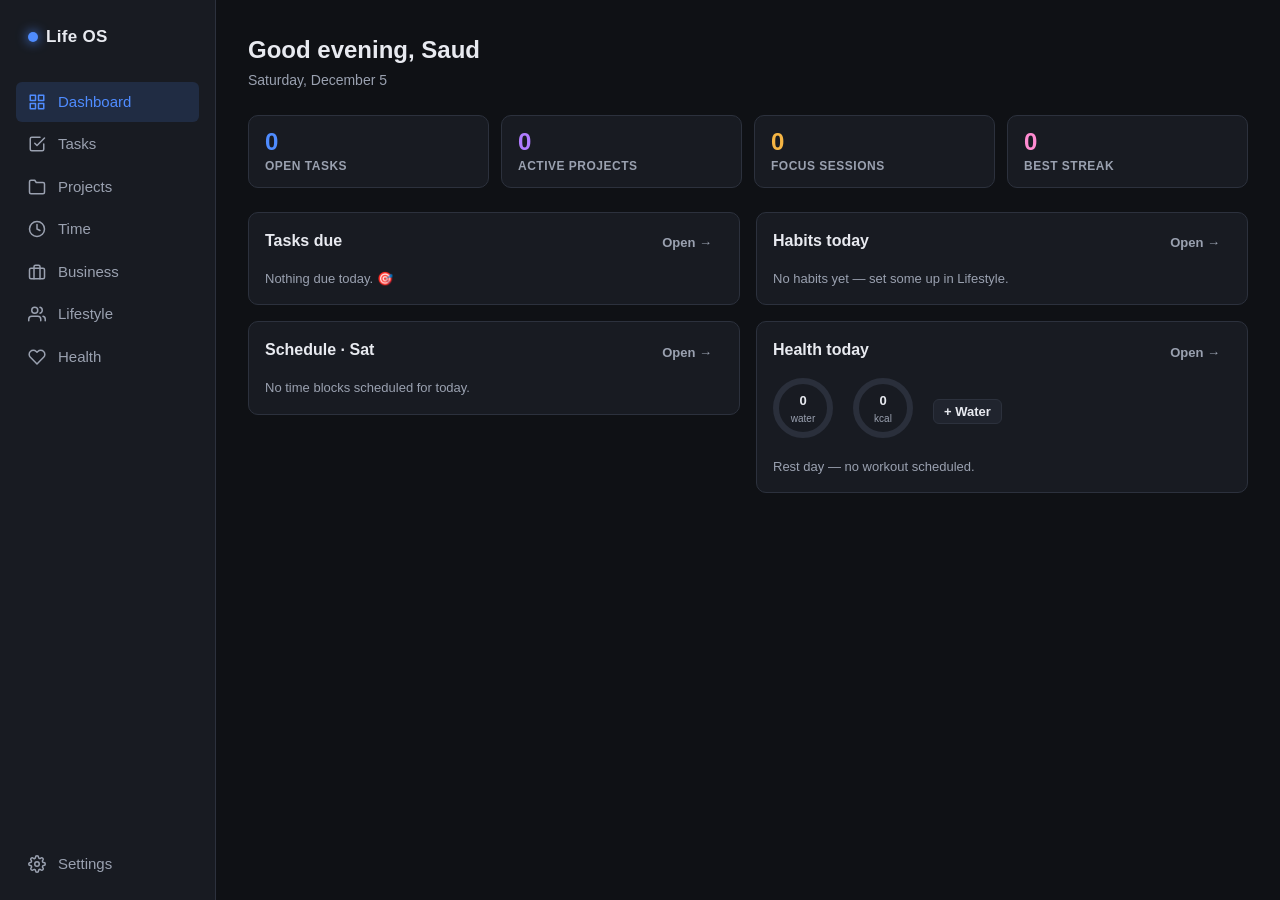
==== index.html @ 7c7c3cbb "Build Life OS: personal management web app Zero-build static site (vanilla JS ES modules, no depende" ====
<!DOCTYPE html>
<html lang="en">
<head>
  <meta charset="UTF-8">
  <meta name="viewport" content="width=device-width, initial-scale=1.0">
  <meta name="color-scheme" content="dark">
  <title>Saud — Life OS</title>
  <link rel="icon" href="data:image/svg+xml,%3Csvg xmlns='http://www.w3.org/2000/svg' viewBox='0 0 24 24' fill='%234f8cff'%3E%3Ccircle cx='12' cy='12' r='10'/%3E%3C/svg%3E">
  <link rel="stylesheet" href="./css/theme.css">
  <link rel="stylesheet" href="./css/main.css">
  <link rel="stylesheet" href="./css/components.css">
</head>
<body>
  <nav id="sidebar" aria-label="Main navigation">
    <div class="brand">
      <span class="brand-dot"></span>
      <span class="brand-name">Life OS</span>
    </div>
    <div class="nav-links">
      <a href="#/" data-route="/" title="Dashboard">
        <svg viewBox="0 0 24 24" fill="none" stroke="currentColor" stroke-width="2" stroke-linecap="round" stroke-linejoin="round"><rect x="3" y="3" width="7" height="7"/><rect x="14" y="3" width="7" height="7"/><rect x="14" y="14" width="7" height="7"/><rect x="3" y="14" width="7" height="7"/></svg>
        <span>Dashboard</span>
      </a>
      <a href="#/tasks" data-route="/tasks" title="Tasks">
        <svg viewBox="0 0 24 24" fill="none" stroke="currentColor" stroke-width="2" stroke-linecap="round" stroke-linejoin="round"><polyline points="9 11 12 14 22 4"/><path d="M21 12v7a2 2 0 0 1-2 2H5a2 2 0 0 1-2-2V5a2 2 0 0 1 2-2h11"/></svg>
        <span>Tasks</span>
      </a>
      <a href="#/projects" data-route="/projects" title="Projects">
        <svg viewBox="0 0 24 24" fill="none" stroke="currentColor" stroke-width="2" stroke-linecap="round" stroke-linejoin="round"><path d="M22 19a2 2 0 0 1-2 2H4a2 2 0 0 1-2-2V5a2 2 0 0 1 2-2h5l2 3h9a2 2 0 0 1 2 2z"/></svg>
        <span>Projects</span>
      </a>
      <a href="#/time" data-route="/time" title="Time">
        <svg viewBox="0 0 24 24" fill="none" stroke="currentColor" stroke-width="2" stroke-linecap="round" stroke-linejoin="round"><circle cx="12" cy="12" r="10"/><polyline points="12 6 12 12 16 14"/></svg>
        <span>Time</span>
      </a>
      <a href="#/business" data-route="/business" title="Business">
        <svg viewBox="0 0 24 24" fill="none" stroke="currentColor" stroke-width="2" stroke-linecap="round" stroke-linejoin="round"><rect x="2" y="7" width="20" height="14" rx="2"/><path d="M16 21V5a2 2 0 0 0-2-2h-4a2 2 0 0 0-2 2v16"/></svg>
        <span>Business</span>
      </a>
      <a href="#/lifestyle" data-route="/lifestyle" title="Lifestyle">
        <svg viewBox="0 0 24 24" fill="none" stroke="currentColor" stroke-width="2" stroke-linecap="round" stroke-linejoin="round"><path d="M17 21v-2a4 4 0 0 0-4-4H5a4 4 0 0 0-4 4v2"/><circle cx="9" cy="7" r="4"/><path d="M23 21v-2a4 4 0 0 0-3-3.87"/><path d="M16 3.13a4 4 0 0 1 0 7.75"/></svg>
        <span>Lifestyle</span>
      </a>
      <a href="#/health" data-route="/health" title="Health">
        <svg viewBox="0 0 24 24" fill="none" stroke="currentColor" stroke-width="2" stroke-linecap="round" stroke-linejoin="round"><path d="M20.84 4.61a5.5 5.5 0 0 0-7.78 0L12 5.67l-1.06-1.06a5.5 5.5 0 0 0-7.78 7.78l1.06 1.06L12 21.23l7.78-7.78 1.06-1.06a5.5 5.5 0 0 0 0-7.78z"/></svg>
        <span>Health</span>
      </a>
    </div>
    <div class="nav-footer">
      <a href="#/settings" data-route="/settings" title="Settings">
        <svg viewBox="0 0 24 24" fill="none" stroke="currentColor" stroke-width="2" stroke-linecap="round" stroke-linejoin="round"><circle cx="12" cy="12" r="3"/><path d="M19.4 15a1.65 1.65 0 0 0 .33 1.82l.06.06a2 2 0 0 1 0 2.83 2 2 0 0 1-2.83 0l-.06-.06a1.65 1.65 0 0 0-1.82-.33 1.65 1.65 0 0 0-1 1.51V21a2 2 0 0 1-2 2 2 2 0 0 1-2-2v-.09A1.65 1.65 0 0 0 9 19.4a1.65 1.65 0 0 0-1.82.33l-.06.06a2 2 0 0 1-2.83 0 2 2 0 0 1 0-2.83l.06-.06a1.65 1.65 0 0 0 .33-1.82 1.65 1.65 0 0 0-1.51-1H3a2 2 0 0 1-2-2 2 2 0 0 1 2-2h.09A1.65 1.65 0 0 0 4.6 9a1.65 1.65 0 0 0-.33-1.82l-.06-.06a2 2 0 0 1 0-2.83 2 2 0 0 1 2.83 0l.06.06a1.65 1.65 0 0 0 1.82.33H9a1.65 1.65 0 0 0 1-1.51V3a2 2 0 0 1 2-2 2 2 0 0 1 2 2v.09a1.65 1.65 0 0 0 1 1.51 1.65 1.65 0 0 0 1.82-.33l.06-.06a2 2 0 0 1 2.83 0 2 2 0 0 1 0 2.83l-.06.06a1.65 1.65 0 0 0-.33 1.82V9a1.65 1.65 0 0 0 1.51 1H21a2 2 0 0 1 2 2 2 2 0 0 1-2 2h-.09a1.65 1.65 0 0 0-1.51 1z"/></svg>
        <span>Settings</span>
      </a>
    </div>
  </nav>
  <main id="outlet"></main>
  <script type="module" src="./js/app.js"></script>
</body>
</html>
---- css/theme.css ----
:root {
  /* Palette */
  --bg: #0f1115;
  --surface: #181b22;
  --surface-2: #20242e;
  --surface-3: #2a2f3b;
  --border: #2c313d;
  --text: #e8eaf0;
  --text-dim: #9aa1b0;
  --text-faint: #6b7280;

  --accent: #4f8cff;
  --accent-soft: rgba(79, 140, 255, 0.15);
  --danger: #ef5b6e;
  --danger-soft: rgba(239, 91, 110, 0.15);
  --success: #3ecf8e;
  --success-soft: rgba(62, 207, 142, 0.15);
  --warning: #f5b544;
  --warning-soft: rgba(245, 181, 68, 0.15);

  /* Per-module accents */
  --c-tasks: #4f8cff;
  --c-projects: #b07cff;
  --c-time: #f5b544;
  --c-business: #3ecf8e;
  --c-lifestyle: #ff8bd1;
  --c-health: #ef5b6e;

  /* Time-block categories */
  --cat-work: #4f8cff;
  --cat-business: #3ecf8e;
  --cat-health: #ef5b6e;
  --cat-social: #ff8bd1;
  --cat-personal: #f5b544;

  /* Spacing scale */
  --s1: 4px;
  --s2: 8px;
  --s3: 12px;
  --s4: 16px;
  --s5: 24px;
  --s6: 32px;

  --radius: 10px;
  --radius-sm: 6px;
  --shadow: 0 4px 24px rgba(0, 0, 0, 0.4);
  --font: -apple-system, BlinkMacSystemFont, "Segoe UI", Roboto, "Helvetica Neue", Arial, sans-serif;
}
---- css/main.css ----
* { box-sizing: border-box; margin: 0; padding: 0; }

html, body {
  height: 100%;
  background: var(--bg);
  color: var(--text);
  font-family: var(--font);
  font-size: 15px;
  line-height: 1.5;
}

body { display: flex; }

button, input, select, textarea { font-family: inherit; font-size: inherit; color: inherit; }
a { color: inherit; text-decoration: none; }
svg { display: block; }

/* ---------- Sidebar ---------- */
#sidebar {
  width: 216px;
  flex-shrink: 0;
  display: flex;
  flex-direction: column;
  background: var(--surface);
  border-right: 1px solid var(--border);
  padding: var(--s4);
  position: sticky;
  top: 0;
  height: 100vh;
}

.brand {
  display: flex;
  align-items: center;
  gap: var(--s2);
  padding: var(--s2) var(--s3);
  margin-bottom: var(--s5);
  font-weight: 700;
  font-size: 17px;
  letter-spacing: 0.3px;
}

.brand-dot {
  width: 10px;
  height: 10px;
  border-radius: 50%;
  background: var(--accent);
  box-shadow: 0 0 12px var(--accent);
}

.nav-links { display: flex; flex-direction: column; gap: 2px; flex: 1; }
.nav-footer { margin-top: auto; }

#sidebar a {
  display: flex;
  align-items: center;
  gap: var(--s3);
  padding: 9px var(--s3);
  border-radius: var(--radius-sm);
  color: var(--text-dim);
  font-weight: 500;
  transition: background 0.15s, color 0.15s;
}

#sidebar a svg { width: 18px; height: 18px; flex-shrink: 0; }
#sidebar a:hover { background: var(--surface-2); color: var(--text); }
#sidebar a.active { background: var(--accent-soft); color: var(--accent); }

/* ---------- Main outlet ---------- */
#outlet {
  flex: 1;
  min-width: 0;
  padding: var(--s6);
  overflow-y: auto;
  height: 100vh;
}

.page { max-width: 1080px; margin: 0 auto; }

.page-header {
  display: flex;
  align-items: center;
  justify-content: space-between;
  gap: var(--s4);
  margin-bottom: var(--s5);
  flex-wrap: wrap;
}

.page-header h1 { font-size: 24px; font-weight: 700; }
.page-header .subtitle { color: var(--text-dim); font-size: 14px; margin-top: 2px; }

.section { margin-bottom: var(--s5); }
.section-title {
  font-size: 13px;
  font-weight: 600;
  text-transform: uppercase;
  letter-spacing: 0.8px;
  color: var(--text-dim);
  margin-bottom: var(--s3);
  display: flex;
  align-items: center;
  justify-content: space-between;
}

/* ---------- Mobile ---------- */
@media (max-width: 720px) {
  body { flex-direction: column-reverse; }

  #sidebar {
    width: 100%;
    height: auto;
    flex-direction: row;
    align-items: center;
    padding: var(--s1) var(--s2);
    border-right: none;
    border-top: 1px solid var(--border);
    position: fixed;
    top: auto;
    bottom: 0;
    left: 0;
    z-index: 50;
  }

  .brand { display: none; }
  .nav-links { flex-direction: row; flex: 1; justify-content: space-around; gap: 0; }
  .nav-footer { margin: 0; }

  #sidebar a {
    flex-direction: column;
    gap: 2px;
    padding: 6px 4px;
    font-size: 9.5px;
  }

  #sidebar a svg { width: 20px; height: 20px; }

  #outlet {
    height: auto;
    min-height: 100vh;
    padding: var(--s4) var(--s3) 88px;
  }
}
---- css/components.css ----
/* ---------- Buttons ---------- */
.btn {
  display: inline-flex;
  align-items: center;
  justify-content: center;
  gap: var(--s2);
  padding: 8px 14px;
  border-radius: var(--radius-sm);
  border: 1px solid var(--border);
  background: var(--surface-2);
  color: var(--text);
  font-weight: 600;
  font-size: 14px;
  cursor: pointer;
  transition: background 0.15s, border-color 0.15s, opacity 0.15s;
  white-space: nowrap;
}

.btn:hover { background: var(--surface-3); }
.btn:disabled { opacity: 0.5; cursor: not-allowed; }

.btn-primary { background: var(--accent); border-color: var(--accent); color: #fff; }
.btn-primary:hover { background: #3d7bf0; }
.btn-danger { background: transparent; border-color: var(--danger); color: var(--danger); }
.btn-danger:hover { background: var(--danger-soft); }
.btn-ghost { background: transparent; border-color: transparent; color: var(--text-dim); }
.btn-ghost:hover { background: var(--surface-2); color: var(--text); }
.btn-sm { padding: 4px 10px; font-size: 13px; }
.btn-icon { padding: 6px; border-radius: var(--radius-sm); line-height: 0; }
.btn-icon svg { width: 16px; height: 16px; }

/* ---------- Inputs ---------- */
.field { display: flex; flex-direction: column; gap: 5px; margin-bottom: var(--s4); }
.field label { font-size: 13px; font-weight: 600; color: var(--text-dim); }

.input, select.input, textarea.input {
  width: 100%;
  padding: 9px 12px;
  border-radius: var(--radius-sm);
  border: 1px solid var(--border);
  background: var(--bg);
  color: var(--text);
  outline: none;
  transition: border-color 0.15s;
}

.input:focus { border-color: var(--accent); }
textarea.input { resize: vertical; min-height: 72px; }
select.input { appearance: none; cursor: pointer; }

input[type="date"].input::-webkit-calendar-picker-indicator,
input[type="time"].input::-webkit-calendar-picker-indicator { filter: invert(0.7); cursor: pointer; }

.form-row { display: grid; grid-template-columns: 1fr 1fr; gap: var(--s3); }

/* ---------- Cards ---------- */
.card {
  background: var(--surface);
  border: 1px solid var(--border);
  border-radius: var(--radius);
  padding: var(--s4);
}

.card-grid {
  display: grid;
  grid-template-columns: repeat(auto-fill, minmax(280px, 1fr));
  gap: var(--s4);
}

.card.clickable { cursor: pointer; transition: border-color 0.15s, transform 0.1s; }
.card.clickable:hover { border-color: var(--text-faint); }

.card-title { font-weight: 700; font-size: 16px; margin-bottom: var(--s1); }
.card-sub { color: var(--text-dim); font-size: 13px; }

/* ---------- List items ---------- */
.list { display: flex; flex-direction: column; gap: var(--s2); }

.list-item {
  display: flex;
  align-items: center;
  gap: var(--s3);
  background: var(--surface);
  border: 1px solid var(--border);
  border-radius: var(--radius);
  padding: var(--s3) var(--s4);
}

.list-item .li-main { flex: 1; min-width: 0; }
.list-item .li-title { font-weight: 600; overflow: hidden; text-overflow: ellipsis; }
.list-item .li-title.done { text-decoration: line-through; color: var(--text-faint); }
.list-item .li-meta { display: flex; align-items: center; gap: var(--s2); flex-wrap: wrap; font-size: 12.5px; color: var(--text-dim); margin-top: 2px; }
.list-item .li-actions { display: flex; gap: var(--s1); flex-shrink: 0; }

/* ---------- Badges ---------- */
.badge {
  display: inline-flex;
  align-items: center;
  padding: 2px 8px;
  border-radius: 999px;
  font-size: 11.5px;
  font-weight: 600;
  background: var(--surface-2);
  color: var(--text-dim);
  white-space: nowrap;
}

.badge-accent { background: var(--accent-soft); color: var(--accent); }
.badge-danger { background: var(--danger-soft); color: var(--danger); }
.badge-success { background: var(--success-soft); color: var(--success); }
.badge-warning { background: var(--warning-soft); color: var(--warning); }

/* ---------- Checkbox ---------- */
.check {
  width: 20px;
  height: 20px;
  border-radius: 6px;
  border: 2px solid var(--text-faint);
  background: transparent;
  cursor: pointer;
  flex-shrink: 0;
  display: inline-flex;
  align-items: center;
  justify-content: center;
  transition: background 0.15s, border-color 0.15s;
  padding: 0;
}

.check.checked { background: var(--success); border-color: var(--success); }
.check svg { width: 12px; height: 12px; stroke: #0f1115; stroke-width: 3.5; fill: none; opacity: 0; }
.check.checked svg { opacity: 1; }

/* ---------- Modal ---------- */
.modal-overlay {
  position: fixed;
  inset: 0;
  background: rgba(6, 8, 12, 0.7);
  display: flex;
  align-items: center;
  justify-content: center;
  z-index: 100;
  padding: var(--s4);
  backdrop-filter: blur(2px);
}

.modal {
  background: var(--surface);
  border: 1px solid var(--border);
  border-radius: var(--radius);
  box-shadow: var(--shadow);
  width: 100%;
  max-width: 480px;
  max-height: 88vh;
  display: flex;
  flex-direction: column;
}

.modal-header {
  display: flex;
  align-items: center;
  justify-content: space-between;
  padding: var(--s4) var(--s5);
  border-bottom: 1px solid var(--border);
}

.modal-header h2 { font-size: 17px; font-weight: 700; }
.modal-body { padding: var(--s5); overflow-y: auto; }
.modal-footer {
  display: flex;
  justify-content: flex-end;
  gap: var(--s2);
  padding: var(--s3) var(--s5);
  border-top: 1px solid var(--border);
}

/* ---------- Tabs ---------- */
.tabs-bar {
  display: flex;
  gap: var(--s1);
  border-bottom: 1px solid var(--border);
  margin-bottom: var(--s4);
  overflow-x: auto;
}

.tabs-bar button {
  padding: var(--s2) var(--s4);
  background: none;
  border: none;
  border-bottom: 2px solid transparent;
  color: var(--text-dim);
  font-weight: 600;
  cursor: pointer;
  margin-bottom: -1px;
  white-space: nowrap;
}

.tabs-bar button.active { color: var(--accent); border-bottom-color: var(--accent); }

/* ---------- Empty state ---------- */
.empty-state {
  text-align: center;
  padding: var(--s6) var(--s4);
  color: var(--text-dim);
  border: 1px dashed var(--border);
  border-radius: var(--radius);
}

.empty-state .es-icon { font-size: 30px; margin-bottom: var(--s2); }
.empty-state .es-title { font-weight: 600; color: var(--text); }
.empty-state .es-hint { font-size: 13px; margin-top: 2px; }

/* ---------- Progress ---------- */
.progress-ring { position: relative; display: inline-flex; align-items: center; justify-content: center; }
.progress-ring .ring-label { position: absolute; font-weight: 700; }
.progress-ring .ring-sub { font-size: 10px; color: var(--text-dim); display: block; text-align: center; font-weight: 500; }

.progress-bar { height: 8px; border-radius: 999px; background: var(--surface-3); overflow: hidden; }
.progress-bar > div { height: 100%; border-radius: 999px; background: var(--accent); transition: width 0.2s; }

/* ---------- Stat tiles ---------- */
.stats-row {
  display: grid;
  grid-template-columns: repeat(auto-fit, minmax(140px, 1fr));
  gap: var(--s3);
  margin-bottom: var(--s5);
}

.stat-tile {
  background: var(--surface);
  border: 1px solid var(--border);
  border-radius: var(--radius);
  padding: var(--s3) var(--s4);
}

.stat-tile .stat-value { font-size: 24px; font-weight: 700; line-height: 1.2; }
.stat-tile .stat-label { font-size: 12px; color: var(--text-dim); font-weight: 600; text-transform: uppercase; letter-spacing: 0.5px; }

/* ---------- Kanban ---------- */
.kanban {
  display: grid;
  grid-template-columns: repeat(5, minmax(180px, 1fr));
  gap: var(--s3);
  overflow-x: auto;
  align-items: start;
}

.kanban-col { background: var(--surface); border: 1px solid var(--border); border-radius: var(--radius); padding: var(--s3); min-height: 120px; }
.kanban-col h3 { font-size: 12px; text-transform: uppercase; letter-spacing: 0.6px; color: var(--text-dim); margin-bottom: var(--s3); display: flex; justify-content: space-between; }
.kanban-card { background: var(--surface-2); border: 1px solid var(--border); border-radius: var(--radius-sm); padding: var(--s2) var(--s3); margin-bottom: var(--s2); font-size: 13.5px; }
.kanban-card .kc-actions { display: flex; justify-content: space-between; margin-top: var(--s2); }

@media (max-width: 900px) {
  .kanban { display: flex; flex-direction: column; }
}

/* ---------- Schedule grid ---------- */
.schedule-wrap { overflow-x: auto; }
.schedule {
  display: grid;
  grid-template-columns: 48px repeat(7, minmax(110px, 1fr));
  border: 1px solid var(--border);
  border-radius: var(--radius);
  background: var(--surface);
  overflow: hidden;
  min-width: 840px;
}

.schedule .sch-head {
  padding: var(--s2);
  text-align: center;
  font-size: 12.5px;
  font-weight: 600;
  color: var(--text-dim);
  border-bottom: 1px solid var(--border);
  border-left: 1px solid var(--border);
}

.schedule .sch-head.today { color: var(--accent); }
.schedule .sch-times { position: relative; border-left: none; }
.schedule .sch-hour { position: absolute; right: 6px; transform: translateY(-50%); font-size: 10.5px; color: var(--text-faint); }
.schedule .sch-day { position: relative; border-left: 1px solid var(--border); }
.schedule .sch-day .hour-line { position: absolute; left: 0; right: 0; border-top: 1px solid var(--surface-2); }

.sch-block {
  position: absolute;
  left: 3px;
  right: 3px;
  border-radius: 5px;
  padding: 3px 6px;
  font-size: 11.5px;
  font-weight: 600;
  overflow: hidden;
  cursor: pointer;
  border-left: 3px solid;
  line-height: 1.25;
}

.sch-block .sch-time { font-weight: 500; opacity: 0.8; font-size: 10.5px; }

/* ---------- Habit matrix ---------- */
.habit-matrix { width: 100%; border-collapse: collapse; }
.habit-matrix th, .habit-matrix td { padding: var(--s2) var(--s2); text-align: center; border-bottom: 1px solid var(--border); }
.habit-matrix th { font-size: 12px; color: var(--text-dim); font-weight: 600; }
.habit-matrix th.today, .habit-matrix td.today { background: var(--accent-soft); }
.habit-matrix td.habit-name { text-align: left; font-weight: 600; font-size: 14px; }
.habit-matrix .habit-streak { font-size: 12px; color: var(--text-dim); font-weight: 500; }

/* ---------- Pomodoro ---------- */
.pomodoro-card { display: flex; flex-direction: column; align-items: center; gap: var(--s4); padding: var(--s5); }
.pomo-time { font-size: 52px; font-weight: 700; font-variant-numeric: tabular-nums; letter-spacing: 2px; line-height: 1; }
.pomo-phase { font-size: 13px; font-weight: 600; text-transform: uppercase; letter-spacing: 1px; color: var(--text-dim); }
.pomo-controls { display: flex; gap: var(--s2); }

/* ---------- Water ---------- */
.water-row { display: flex; align-items: center; gap: var(--s4); }
.water-glasses { display: flex; gap: 5px; flex-wrap: wrap; }
.water-glass { width: 18px; height: 26px; border-radius: 3px 3px 6px 6px; border: 2px solid var(--text-faint); }
.water-glass.full { background: var(--accent); border-color: var(--accent); }

/* ---------- Misc ---------- */
.muted { color: var(--text-dim); }
.faint { color: var(--text-faint); }
.small { font-size: 13px; }
.flex { display: flex; align-items: center; gap: var(--s2); }
.flex-between { display: flex; align-items: center; justify-content: space-between; gap: var(--s2); }
.mb2 { margin-bottom: var(--s2); }
.mb3 { margin-bottom: var(--s3); }
.mb4 { margin-bottom: var(--s4); }
.mt3 { margin-top: var(--s3); }

.two-col { display: grid; grid-template-columns: 1fr 1fr; gap: var(--s4); align-items: start; }
@media (max-width: 900px) { .two-col { grid-template-columns: 1fr; } }

.filter-chips { display: flex; gap: var(--s2); flex-wrap: wrap; }
.chip {
  padding: 4px 12px;
  border-radius: 999px;
  border: 1px solid var(--border);
  background: transparent;
  color: var(--text-dim);
  font-size: 13px;
  font-weight: 600;
  cursor: pointer;
}
.chip.active { background: var(--accent-soft); border-color: var(--accent); color: var(--accent); }
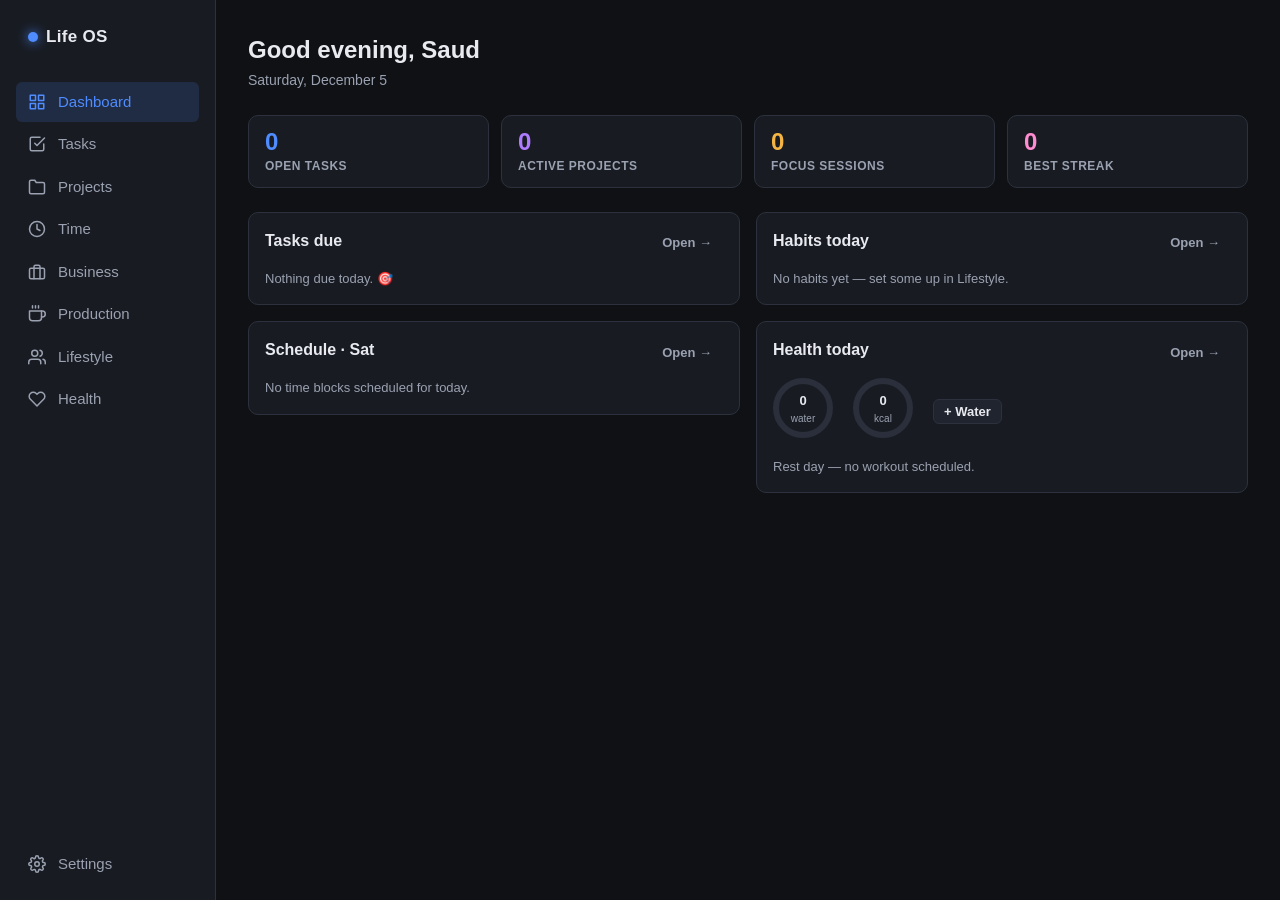
==== commit 14deb298: "Add roasting production plan dashboard (data snapshot pending) New Production page for Batch Roaster" ====
--- a/index.html
+++ b/index.html
@@ -37,6 +37,10 @@
         <svg viewBox="0 0 24 24" fill="none" stroke="currentColor" stroke-width="2" stroke-linecap="round" stroke-linejoin="round"><rect x="2" y="7" width="20" height="14" rx="2"/><path d="M16 21V5a2 2 0 0 0-2-2h-4a2 2 0 0 0-2 2v16"/></svg>
         <span>Business</span>
       </a>
+      <a href="#/production" data-route="/production" title="Production">
+        <svg viewBox="0 0 24 24" fill="none" stroke="currentColor" stroke-width="2" stroke-linecap="round" stroke-linejoin="round"><path d="M18 8h1a4 4 0 0 1 0 8h-1"/><path d="M2 8h16v9a4 4 0 0 1-4 4H6a4 4 0 0 1-4-4V8z"/><line x1="6" y1="1" x2="6" y2="4"/><line x1="10" y1="1" x2="10" y2="4"/><line x1="14" y1="1" x2="14" y2="4"/></svg>
+        <span>Production</span>
+      </a>
       <a href="#/lifestyle" data-route="/lifestyle" title="Lifestyle">
         <svg viewBox="0 0 24 24" fill="none" stroke="currentColor" stroke-width="2" stroke-linecap="round" stroke-linejoin="round"><path d="M17 21v-2a4 4 0 0 0-4-4H5a4 4 0 0 0-4 4v2"/><circle cx="9" cy="7" r="4"/><path d="M23 21v-2a4 4 0 0 0-3-3.87"/><path d="M16 3.13a4 4 0 0 1 0 7.75"/></svg>
         <span>Lifestyle</span>
--- a/css/theme.css
+++ b/css/theme.css
@@ -25,6 +25,8 @@
   --c-business: #3ecf8e;
   --c-lifestyle: #ff8bd1;
   --c-health: #ef5b6e;
+  --c-production: #cf7a35;
+  --c-production-soft: rgba(207, 122, 53, 0.15);
 
   /* Time-block categories */
   --cat-work: #4f8cff;
--- a/css/components.css
+++ b/css/components.css
@@ -331,6 +331,63 @@
 .two-col { display: grid; grid-template-columns: 1fr 1fr; gap: var(--s4); align-items: start; }
 @media (max-width: 900px) { .two-col { grid-template-columns: 1fr; } }
 
+/* ---------- Data table (production plan) ---------- */
+.table-wrap { overflow-x: auto; border: 1px solid var(--border); border-radius: var(--radius); background: var(--surface); }
+.data-table { width: 100%; border-collapse: collapse; font-size: 13.5px; min-width: 760px; }
+.data-table th {
+  padding: var(--s2) var(--s3);
+  text-align: left;
+  font-size: 11.5px;
+  text-transform: uppercase;
+  letter-spacing: 0.5px;
+  color: var(--text-dim);
+  background: var(--surface-2);
+  border-bottom: 1px solid var(--border);
+  white-space: nowrap;
+}
+.data-table td { padding: var(--s2) var(--s3); border-bottom: 1px solid var(--surface-2); white-space: nowrap; }
+.data-table tr:last-child td { border-bottom: none; }
+.data-table th.num, .data-table td.num { text-align: right; font-variant-numeric: tabular-nums; }
+.data-table tbody tr { cursor: pointer; transition: background 0.1s; }
+.data-table tbody tr:hover { background: var(--surface-2); }
+.data-table tr.dim-row { opacity: 0.45; }
+.data-table .origin-cell { font-weight: 600; }
+.data-table td.plan-hot { color: var(--c-production); font-weight: 700; }
+.coverage-cell { display: flex; align-items: center; gap: var(--s2); min-width: 130px; }
+.coverage-cell .progress-bar { flex: 1; min-width: 56px; }
+.coverage-cell .cov-label { font-size: 12px; color: var(--text-dim); font-variant-numeric: tabular-nums; white-space: nowrap; }
+
+/* ---------- Charts ---------- */
+.chart-wrap { width: 100%; overflow-x: auto; }
+.chart-wrap svg.bar-chart { width: 100%; height: auto; display: block; }
+.chart-axis-label { font-size: 9.5px; fill: var(--text-faint); font-family: var(--font); }
+.bar-seg:hover { opacity: 0.8; }
+.chart-legend { display: flex; gap: var(--s4); flex-wrap: wrap; margin-bottom: var(--s2); font-size: 12.5px; color: var(--text-dim); font-weight: 600; }
+.legend-item { display: inline-flex; align-items: center; gap: 6px; }
+.legend-dot { width: 10px; height: 10px; border-radius: 3px; display: inline-block; }
+
+.mini-chart-grid { display: grid; grid-template-columns: repeat(auto-fill, minmax(240px, 1fr)); gap: var(--s3); }
+.mini-chart { background: var(--surface); border: 1px solid var(--border); border-radius: var(--radius); padding: var(--s3); }
+.mini-chart .mc-head { display: flex; justify-content: space-between; align-items: baseline; margin-bottom: var(--s2); }
+.mini-chart .mc-name { font-weight: 700; font-size: 14px; }
+.mini-chart .mc-val { font-size: 12px; color: var(--text-dim); font-variant-numeric: tabular-nums; }
+
+.params-grid { display: grid; grid-template-columns: repeat(auto-fit, minmax(150px, 1fr)); gap: var(--s3); }
+.params-grid .field { margin-bottom: 0; }
+
+.sku-breakdown { display: flex; flex-direction: column; gap: var(--s1); font-size: 13px; }
+.sku-breakdown .sku-row { display: flex; justify-content: space-between; gap: var(--s3); color: var(--text-dim); }
+.sku-breakdown .sku-row strong { color: var(--text); font-variant-numeric: tabular-nums; }
+
+.formula-note {
+  background: var(--surface-2);
+  border-radius: var(--radius-sm);
+  padding: var(--s2) var(--s3);
+  font-size: 12.5px;
+  color: var(--text-dim);
+  font-variant-numeric: tabular-nums;
+}
+
 .filter-chips { display: flex; gap: var(--s2); flex-wrap: wrap; }
 .chip {
   padding: 4px 12px;
